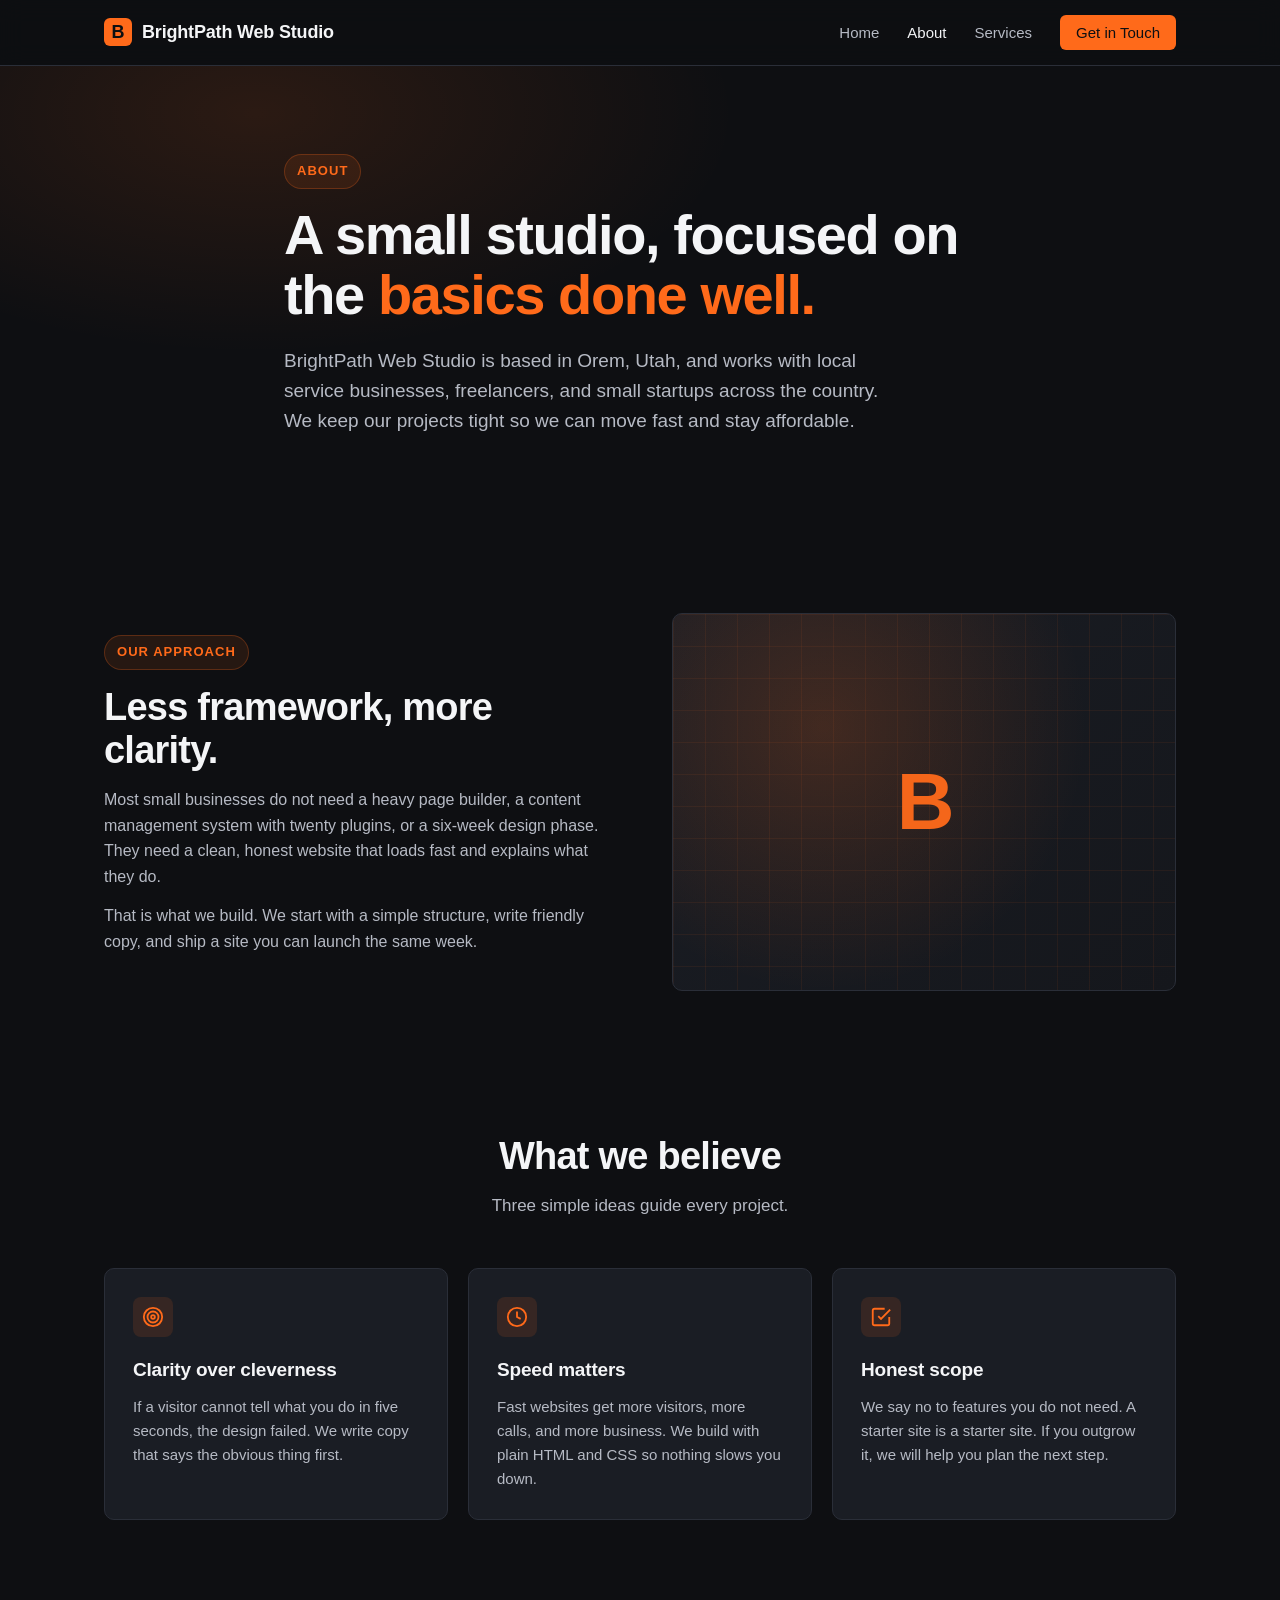
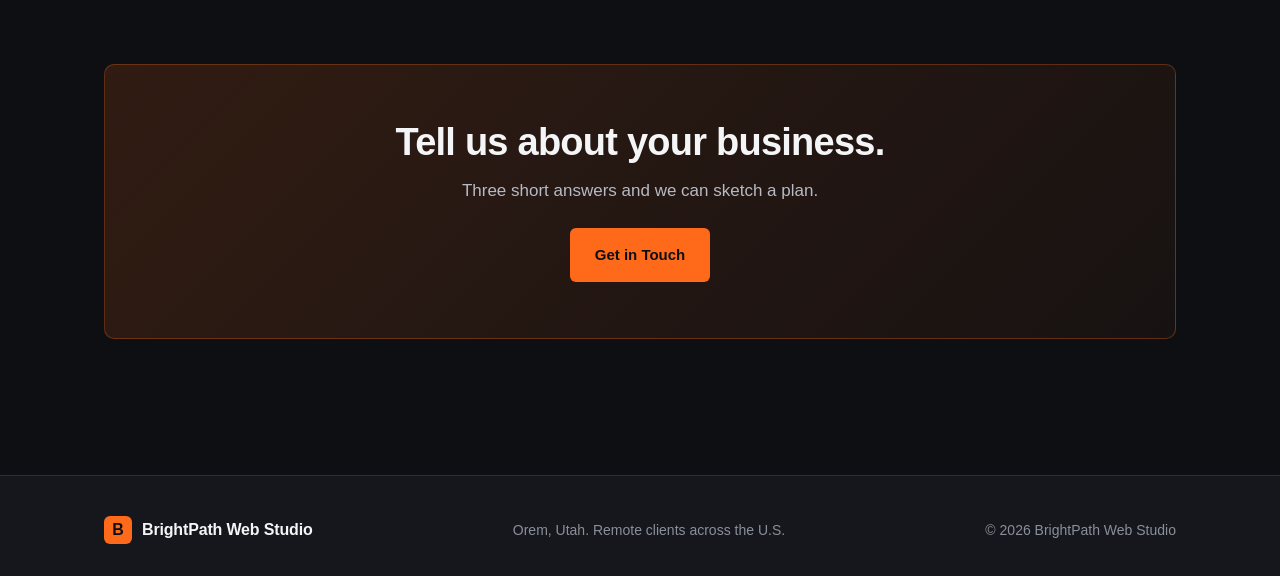
==== about.html @ 6d044ce0 "Initial proof site for BrightPath Web Studio (Tavin)" ====
<!DOCTYPE html>
<html lang="en">
<head>
  <meta charset="UTF-8">
  <meta name="viewport" content="width=device-width, initial-scale=1.0">
  <title>About | BrightPath Web Studio</title>
  <meta name="description" content="BrightPath Web Studio is a small web design studio in Orem, Utah, building straightforward starter websites for small businesses across the U.S.">
  <link rel="stylesheet" href="css/base.css">
</head>
<body>

  <header class="site-header">
    <nav class="nav">
      <a href="index.html" class="brand">
        <span class="brand-mark">B</span>
        <span>BrightPath Web Studio</span>
      </a>
      <button class="nav-toggle" aria-label="Menu">
        <svg width="22" height="22" viewBox="0 0 24 24" fill="none" stroke="currentColor" stroke-width="2"><line x1="3" y1="6" x2="21" y2="6"/><line x1="3" y1="12" x2="21" y2="12"/><line x1="3" y1="18" x2="21" y2="18"/></svg>
      </button>
      <ul class="nav-links">
        <li><a href="index.html">Home</a></li>
        <li><a href="about.html">About</a></li>
        <li><a href="services.html">Services</a></li>
        <li><a href="contact.html" class="nav-cta">Get in Touch</a></li>
      </ul>
    </nav>
  </header>

  <main>
    <section class="hero">
      <div class="container hero-content">
        <span class="eyebrow">About</span>
        <h1>A small studio, focused on the <span class="accent">basics done well.</span></h1>
        <p class="lead">BrightPath Web Studio is based in Orem, Utah, and works with local service businesses, freelancers, and small startups across the country. We keep our projects tight so we can move fast and stay affordable.</p>
      </div>
    </section>

    <section>
      <div class="container two-col">
        <div class="stack">
          <span class="eyebrow">Our Approach</span>
          <h2>Less framework, more clarity.</h2>
          <p>Most small businesses do not need a heavy page builder, a content management system with twenty plugins, or a six-week design phase. They need a clean, honest website that loads fast and explains what they do.</p>
          <p>That is what we build. We start with a simple structure, write friendly copy, and ship a site you can launch the same week.</p>
        </div>
        <div class="visual">
          <div class="visual-grid"></div>
          <span class="visual-blob">B</span>
        </div>
      </div>
    </section>

    <section>
      <div class="container">
        <div class="section-head">
          <h2>What we believe</h2>
          <p>Three simple ideas guide every project.</p>
        </div>
        <div class="grid">
          <div class="card">
            <div class="icon">
              <svg width="22" height="22" viewBox="0 0 24 24" fill="none" stroke="currentColor" stroke-width="2"><circle cx="12" cy="12" r="10"/><circle cx="12" cy="12" r="6"/><circle cx="12" cy="12" r="2"/></svg>
            </div>
            <h3>Clarity over cleverness</h3>
            <p>If a visitor cannot tell what you do in five seconds, the design failed. We write copy that says the obvious thing first.</p>
          </div>
          <div class="card">
            <div class="icon">
              <svg width="22" height="22" viewBox="0 0 24 24" fill="none" stroke="currentColor" stroke-width="2"><circle cx="12" cy="12" r="10"/><polyline points="12 6 12 12 16 14"/></svg>
            </div>
            <h3>Speed matters</h3>
            <p>Fast websites get more visitors, more calls, and more business. We build with plain HTML and CSS so nothing slows you down.</p>
          </div>
          <div class="card">
            <div class="icon">
              <svg width="22" height="22" viewBox="0 0 24 24" fill="none" stroke="currentColor" stroke-width="2"><path d="M9 11l3 3L22 4"/><path d="M21 12v7a2 2 0 0 1-2 2H5a2 2 0 0 1-2-2V5a2 2 0 0 1 2-2h11"/></svg>
            </div>
            <h3>Honest scope</h3>
            <p>We say no to features you do not need. A starter site is a starter site. If you outgrow it, we will help you plan the next step.</p>
          </div>
        </div>
      </div>
    </section>

    <section>
      <div class="container">
        <div class="cta-banner">
          <h2>Tell us about your business.</h2>
          <p>Three short answers and we can sketch a plan.</p>
          <a href="contact.html" class="btn btn-primary">Get in Touch</a>
        </div>
      </div>
    </section>
  </main>

  <footer class="site-footer">
    <div class="container footer-content">
      <a href="index.html" class="brand">
        <span class="brand-mark">B</span>
        <span>BrightPath Web Studio</span>
      </a>
      <p>Orem, Utah. Remote clients across the U.S.</p>
      <p>&copy; 2026 BrightPath Web Studio</p>
    </div>
  </footer>

  <script src="js/main.js"></script>
</body>
</html>
---- css/base.css ----
/* BrightPath Web Studio - dark theme, orange accent */
:root {
  --bg: #0e0f12;
  --bg-elev: #15171c;
  --bg-card: #1a1d24;
  --text: #f4f5f7;
  --text-dim: #b6bac4;
  --text-mute: #8a8f9c;
  --accent: #ff6a1a;
  --accent-hover: #ff8a4d;
  --border: #2a2e38;
  --max: 1120px;
  --radius: 10px;
  --radius-sm: 6px;
  --shadow: 0 8px 32px rgba(0,0,0,0.35);
}

* { box-sizing: border-box; margin: 0; padding: 0; }

html { scroll-behavior: smooth; }

body {
  font-family: -apple-system, BlinkMacSystemFont, "Inter", "Segoe UI", Roboto, sans-serif;
  background: var(--bg);
  color: var(--text);
  line-height: 1.6;
  font-size: 16px;
  -webkit-font-smoothing: antialiased;
}

img { max-width: 100%; display: block; }

a { color: var(--accent); text-decoration: none; transition: color .15s ease; }
a:hover { color: var(--accent-hover); }

.container { max-width: var(--max); margin: 0 auto; padding: 0 24px; }

/* Header */
.site-header {
  position: sticky;
  top: 0;
  z-index: 50;
  background: rgba(14,15,18,0.85);
  backdrop-filter: blur(12px);
  border-bottom: 1px solid var(--border);
}
.nav {
  display: flex;
  align-items: center;
  justify-content: space-between;
  padding: 18px 24px;
  max-width: var(--max);
  margin: 0 auto;
}
.brand {
  display: flex;
  align-items: center;
  gap: 10px;
  color: var(--text);
  font-weight: 700;
  font-size: 18px;
  letter-spacing: -0.01em;
}
.brand-mark {
  width: 28px;
  height: 28px;
  background: var(--accent);
  border-radius: 6px;
  display: inline-flex;
  align-items: center;
  justify-content: center;
  color: #0e0f12;
  font-weight: 800;
}
.nav-links {
  display: flex;
  gap: 28px;
  list-style: none;
  align-items: center;
}
.nav-links a {
  color: var(--text-dim);
  font-size: 15px;
  font-weight: 500;
}
.nav-links a:hover, .nav-links a.active { color: var(--text); }
.nav-cta {
  background: var(--accent);
  color: #0e0f12 !important;
  padding: 9px 16px;
  border-radius: var(--radius-sm);
  font-weight: 600;
}
.nav-cta:hover { background: var(--accent-hover); color: #0e0f12 !important; }

.nav-toggle {
  display: none;
  background: none;
  border: 1px solid var(--border);
  color: var(--text);
  padding: 8px;
  border-radius: var(--radius-sm);
  cursor: pointer;
}

/* Hero */
.hero {
  padding: 88px 0 72px;
  position: relative;
  overflow: hidden;
}
.hero::before {
  content: "";
  position: absolute;
  inset: 0;
  background: radial-gradient(800px 400px at 20% 10%, rgba(255,106,26,0.12), transparent 60%);
  pointer-events: none;
}
.hero-content {
  position: relative;
  max-width: 760px;
}
.eyebrow {
  display: inline-block;
  color: var(--accent);
  font-size: 13px;
  font-weight: 600;
  letter-spacing: 0.08em;
  text-transform: uppercase;
  margin-bottom: 16px;
  padding: 6px 12px;
  background: rgba(255,106,26,0.1);
  border: 1px solid rgba(255,106,26,0.25);
  border-radius: 999px;
}
h1 {
  font-size: clamp(36px, 5vw, 56px);
  line-height: 1.08;
  font-weight: 800;
  letter-spacing: -0.025em;
  margin-bottom: 20px;
}
h1 .accent { color: var(--accent); }
.lead {
  font-size: 19px;
  color: var(--text-dim);
  max-width: 620px;
  margin-bottom: 32px;
}

/* Buttons */
.btn {
  display: inline-flex;
  align-items: center;
  gap: 8px;
  padding: 14px 24px;
  font-weight: 600;
  font-size: 15px;
  border-radius: var(--radius-sm);
  border: 1px solid transparent;
  cursor: pointer;
  transition: all .15s ease;
}
.btn-primary {
  background: var(--accent);
  color: #0e0f12;
}
.btn-primary:hover {
  background: var(--accent-hover);
  color: #0e0f12;
  transform: translateY(-1px);
}
.btn-ghost {
  background: transparent;
  color: var(--text);
  border-color: var(--border);
}
.btn-ghost:hover {
  border-color: var(--accent);
  color: var(--accent);
}
.btn-group { display: flex; gap: 12px; flex-wrap: wrap; }

/* Sections */
section { padding: 72px 0; }
.section-head {
  max-width: 640px;
  margin: 0 auto 48px;
  text-align: center;
}
h2 {
  font-size: clamp(28px, 3.5vw, 38px);
  line-height: 1.15;
  letter-spacing: -0.02em;
  font-weight: 800;
  margin-bottom: 14px;
}
h3 {
  font-size: 19px;
  font-weight: 700;
  margin-bottom: 10px;
  letter-spacing: -0.01em;
}
.section-head p { color: var(--text-dim); font-size: 17px; }

/* Feature grid */
.grid {
  display: grid;
  grid-template-columns: repeat(auto-fit, minmax(280px, 1fr));
  gap: 20px;
}
.card {
  background: var(--bg-card);
  border: 1px solid var(--border);
  border-radius: var(--radius);
  padding: 28px;
  transition: border-color .15s ease, transform .15s ease;
}
.card:hover { border-color: rgba(255,106,26,0.45); transform: translateY(-2px); }
.card .icon {
  width: 40px;
  height: 40px;
  background: rgba(255,106,26,0.12);
  border-radius: 8px;
  display: inline-flex;
  align-items: center;
  justify-content: center;
  color: var(--accent);
  margin-bottom: 18px;
}
.card p { color: var(--text-dim); font-size: 15px; }

/* Two-column */
.two-col {
  display: grid;
  grid-template-columns: 1fr 1fr;
  gap: 64px;
  align-items: center;
}
.two-col .stack p { color: var(--text-dim); margin-bottom: 14px; }
.stat-row {
  display: flex;
  gap: 32px;
  margin-top: 28px;
  flex-wrap: wrap;
}
.stat .num {
  display: block;
  font-size: 30px;
  font-weight: 800;
  color: var(--accent);
  letter-spacing: -0.02em;
}
.stat .label { font-size: 13px; color: var(--text-mute); text-transform: uppercase; letter-spacing: 0.06em; }

.visual {
  background: linear-gradient(135deg, #1a1d24 0%, #15171c 100%);
  border: 1px solid var(--border);
  border-radius: var(--radius);
  aspect-ratio: 4/3;
  position: relative;
  overflow: hidden;
}
.visual::before {
  content: "";
  position: absolute;
  inset: 0;
  background: radial-gradient(circle at 30% 30%, rgba(255,106,26,0.18), transparent 60%);
}
.visual-grid {
  position: absolute;
  inset: 0;
  background-image: linear-gradient(rgba(255,106,26,0.07) 1px, transparent 1px), linear-gradient(90deg, rgba(255,106,26,0.07) 1px, transparent 1px);
  background-size: 32px 32px;
}
.visual-blob {
  position: absolute;
  top: 50%;
  left: 50%;
  transform: translate(-50%, -50%);
  font-size: 80px;
  font-weight: 800;
  color: var(--accent);
  letter-spacing: -0.04em;
  opacity: 0.95;
}

/* Pricing-style */
.price-card .price {
  font-size: 32px;
  font-weight: 800;
  color: var(--text);
  margin: 8px 0 4px;
  letter-spacing: -0.02em;
}
.price-card .price small { font-size: 14px; color: var(--text-mute); font-weight: 500; }
.price-card ul { list-style: none; margin-top: 16px; }
.price-card li {
  display: flex;
  align-items: flex-start;
  gap: 10px;
  padding: 6px 0;
  color: var(--text-dim);
  font-size: 15px;
}
.price-card li svg { flex-shrink: 0; margin-top: 3px; }

/* CTA banner */
.cta-banner {
  background: linear-gradient(135deg, rgba(255,106,26,0.15) 0%, rgba(255,106,26,0.04) 100%);
  border: 1px solid rgba(255,106,26,0.3);
  border-radius: var(--radius);
  padding: 56px;
  text-align: center;
}
.cta-banner h2 { margin-bottom: 12px; }
.cta-banner p { color: var(--text-dim); margin-bottom: 24px; font-size: 17px; }

/* Forms */
.form { max-width: 580px; margin: 0 auto; }
.form-row { margin-bottom: 18px; }
.form label {
  display: block;
  font-size: 14px;
  font-weight: 600;
  margin-bottom: 8px;
  color: var(--text);
}
.form input, .form textarea, .form select {
  width: 100%;
  padding: 12px 14px;
  background: var(--bg-card);
  border: 1px solid var(--border);
  color: var(--text);
  border-radius: var(--radius-sm);
  font-family: inherit;
  font-size: 15px;
  transition: border-color .15s ease;
}
.form input:focus, .form textarea:focus, .form select:focus {
  outline: none;
  border-color: var(--accent);
}
.form textarea { resize: vertical; min-height: 120px; }
.form-note {
  background: var(--bg-card);
  border: 1px solid var(--border);
  border-left: 3px solid var(--accent);
  padding: 14px 16px;
  border-radius: var(--radius-sm);
  font-size: 14px;
  color: var(--text-dim);
  margin-top: 16px;
}
.success-msg {
  display: none;
  background: rgba(50,200,120,0.1);
  border: 1px solid rgba(50,200,120,0.4);
  color: #5fe39a;
  padding: 14px 18px;
  border-radius: var(--radius-sm);
  margin-top: 16px;
}
.success-msg.show { display: block; }

/* Contact info */
.contact-info {
  display: grid;
  grid-template-columns: repeat(auto-fit, minmax(220px, 1fr));
  gap: 20px;
  margin-bottom: 48px;
}
.contact-info .card { text-align: center; }
.contact-info .card a { color: var(--text); font-weight: 500; }

/* Footer */
.site-footer {
  border-top: 1px solid var(--border);
  padding: 40px 0 32px;
  margin-top: 64px;
  background: var(--bg-elev);
}
.footer-content {
  display: flex;
  justify-content: space-between;
  align-items: center;
  flex-wrap: wrap;
  gap: 16px;
}
.footer-content p { color: var(--text-mute); font-size: 14px; }
.footer-content .brand { font-size: 16px; }

/* Mobile */
@media (max-width: 760px) {
  .nav-links {
    display: none;
    position: absolute;
    top: 100%;
    left: 0;
    right: 0;
    background: var(--bg-elev);
    flex-direction: column;
    padding: 16px 24px;
    border-bottom: 1px solid var(--border);
    gap: 14px;
    align-items: flex-start;
  }
  .nav-links.open { display: flex; }
  .nav-toggle { display: block; }
  .two-col { grid-template-columns: 1fr; gap: 36px; }
  .cta-banner { padding: 36px 24px; }
  section { padding: 56px 0; }
  .hero { padding: 56px 0 48px; }
}
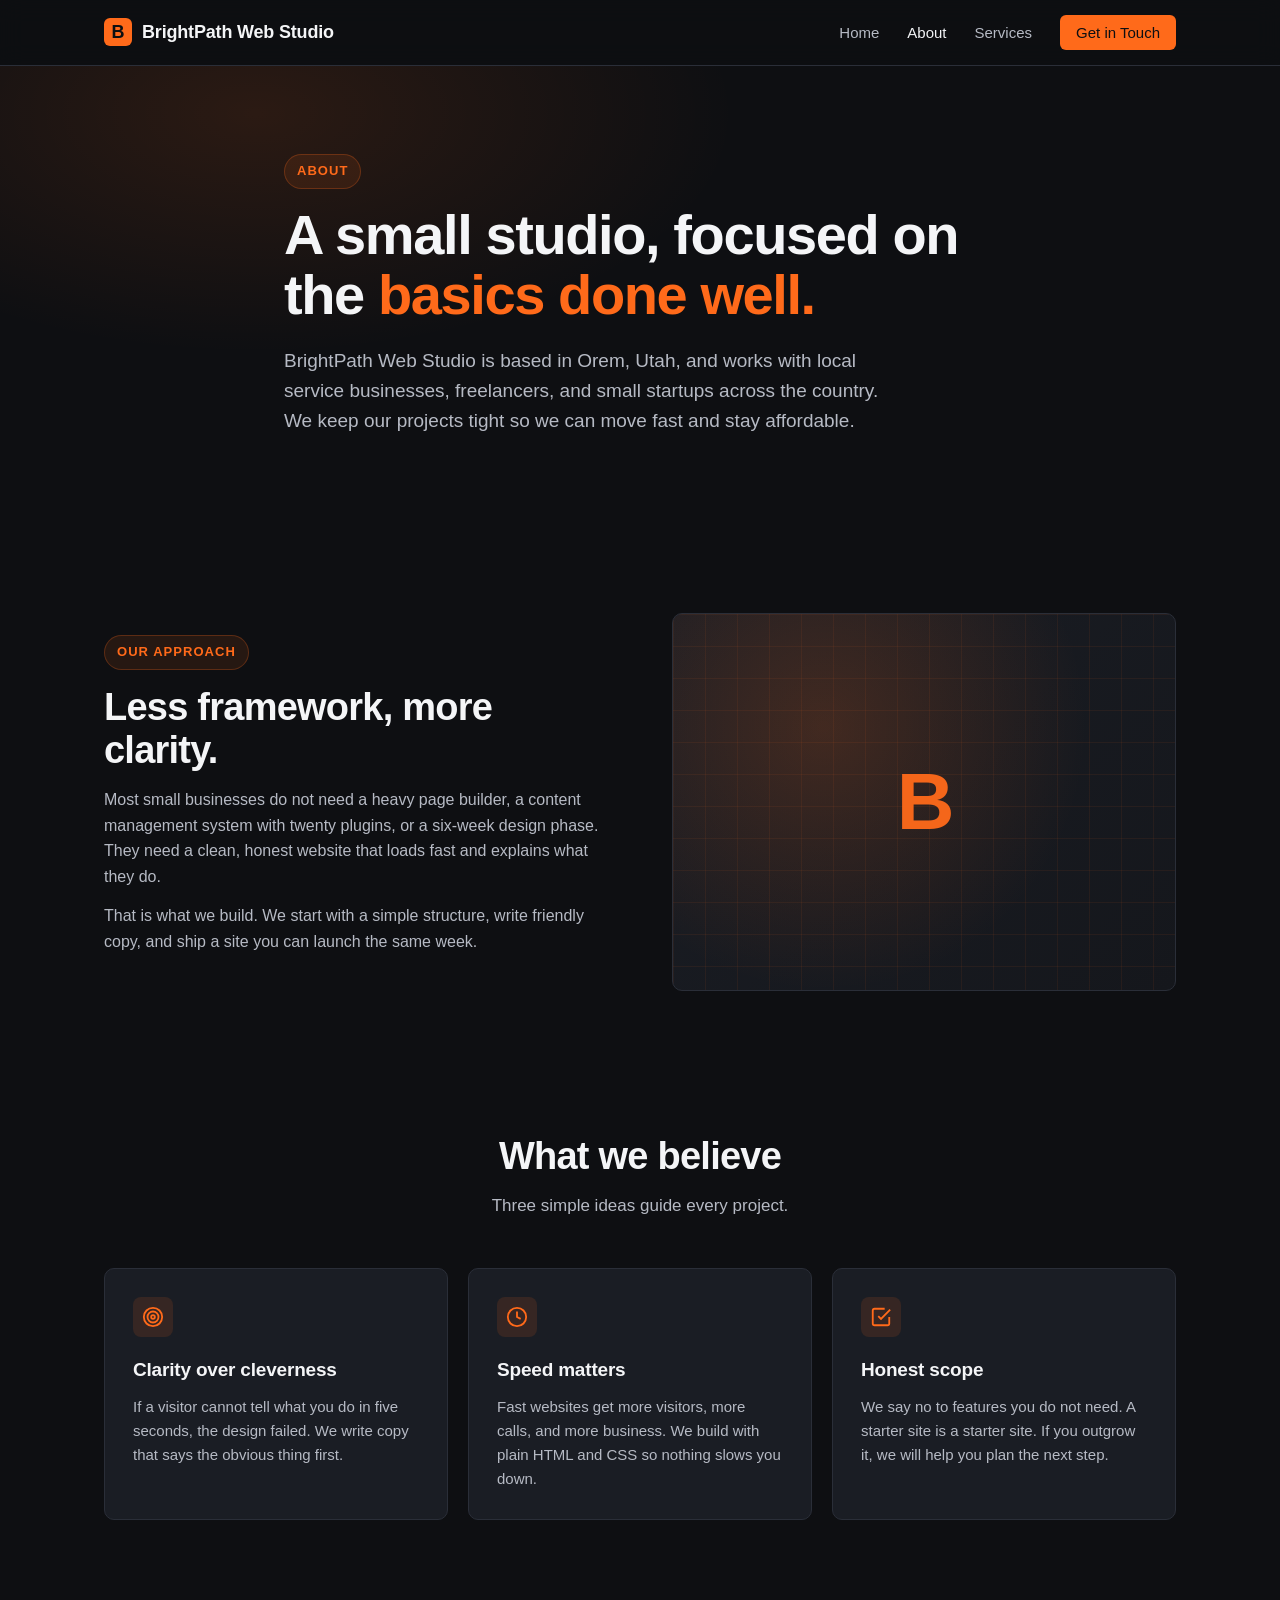
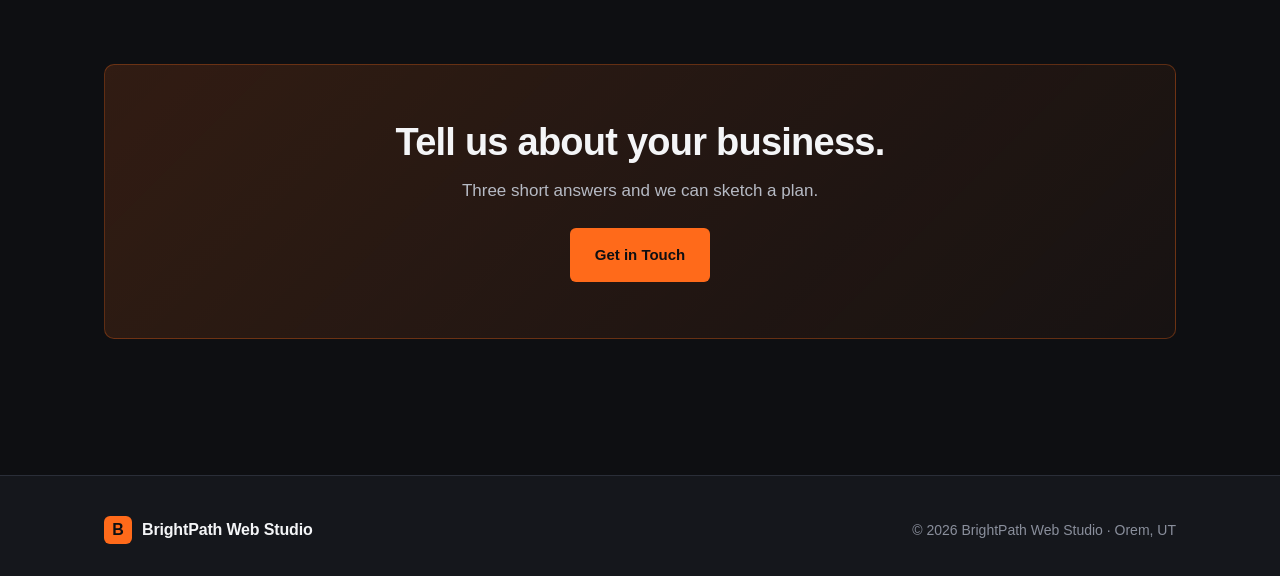
==== commit deeb6987: "OEDIT: update the footer to "© 2026 BrightPath Web Studio · Orem, U" ====
--- a/about.html
+++ b/about.html
@@ -100,11 +100,10 @@
         <span class="brand-mark">B</span>
         <span>BrightPath Web Studio</span>
       </a>
-      <p>Orem, Utah. Remote clients across the U.S.</p>
-      <p>&copy; 2026 BrightPath Web Studio</p>
+      <p>© 2026 BrightPath Web Studio · Orem, UT</p>
     </div>
   </footer>
 
   <script src="js/main.js"></script>
 </body>
-</html>
+</html>
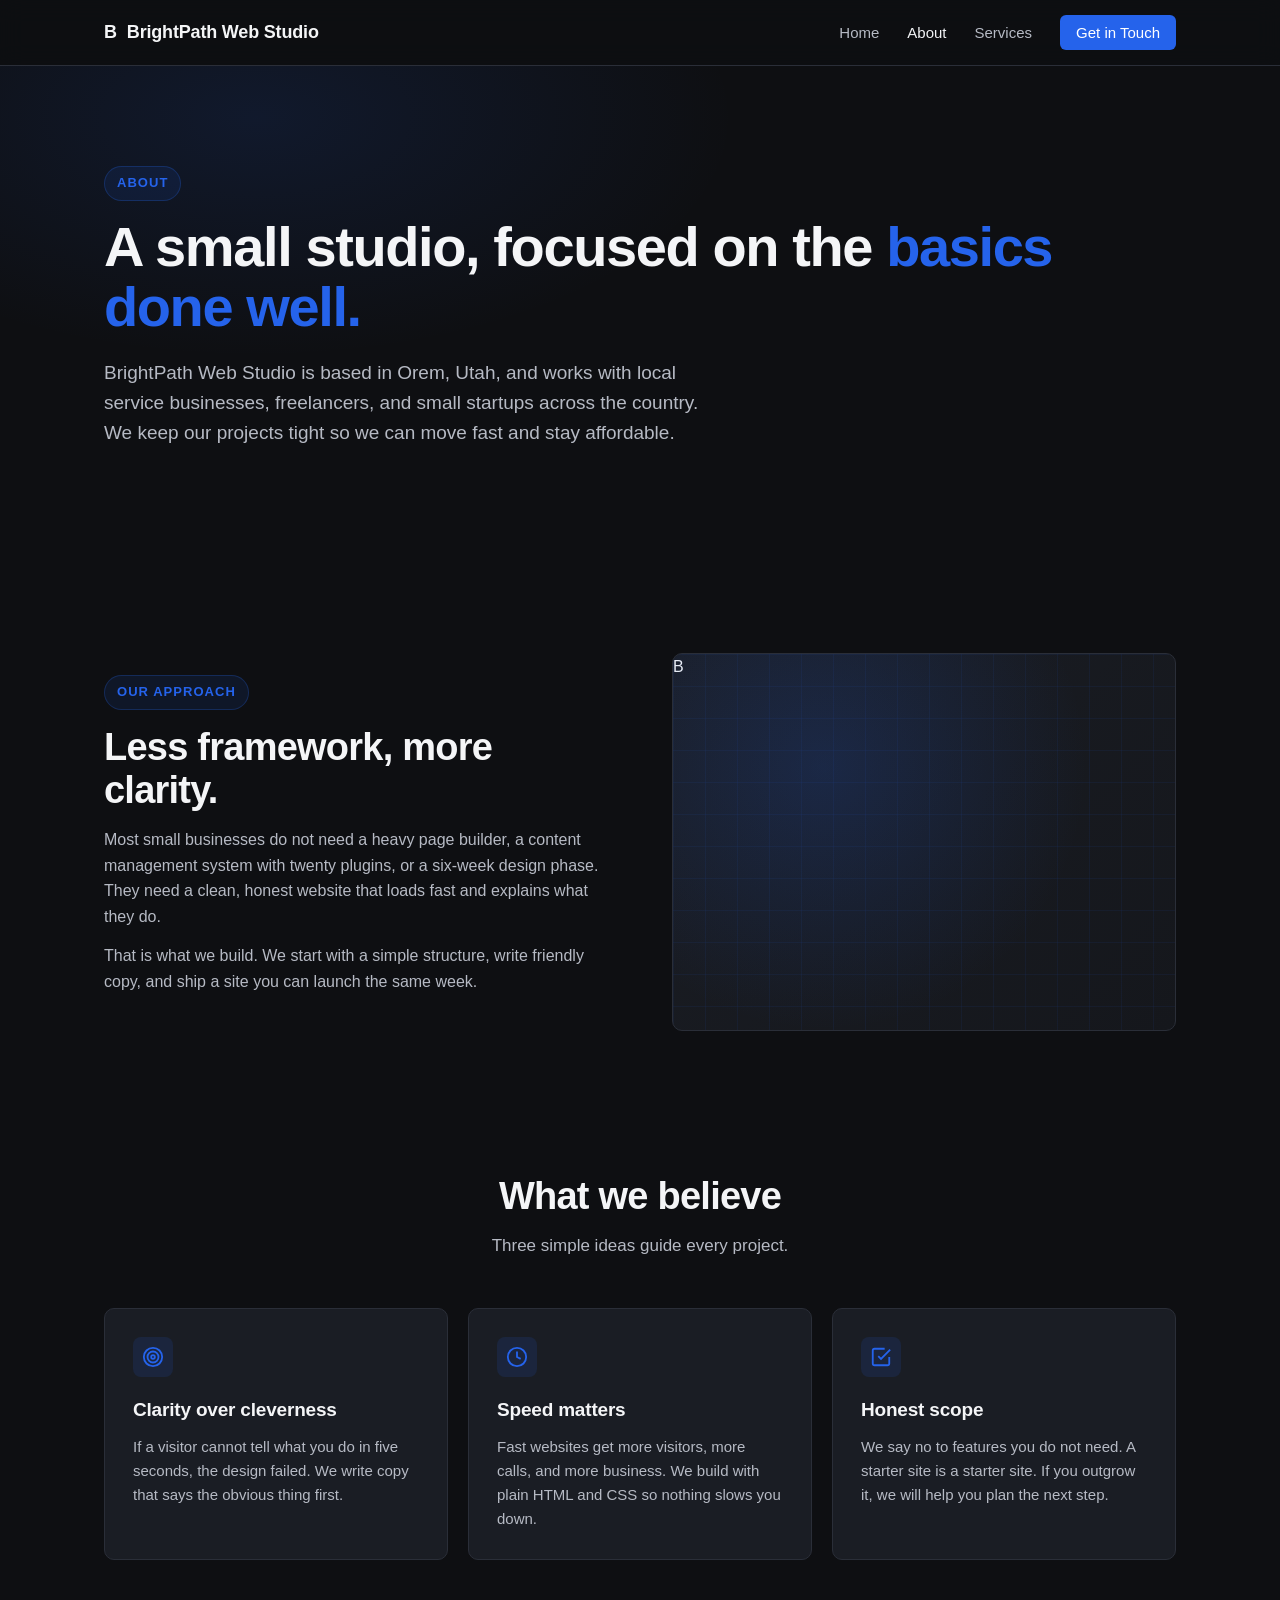
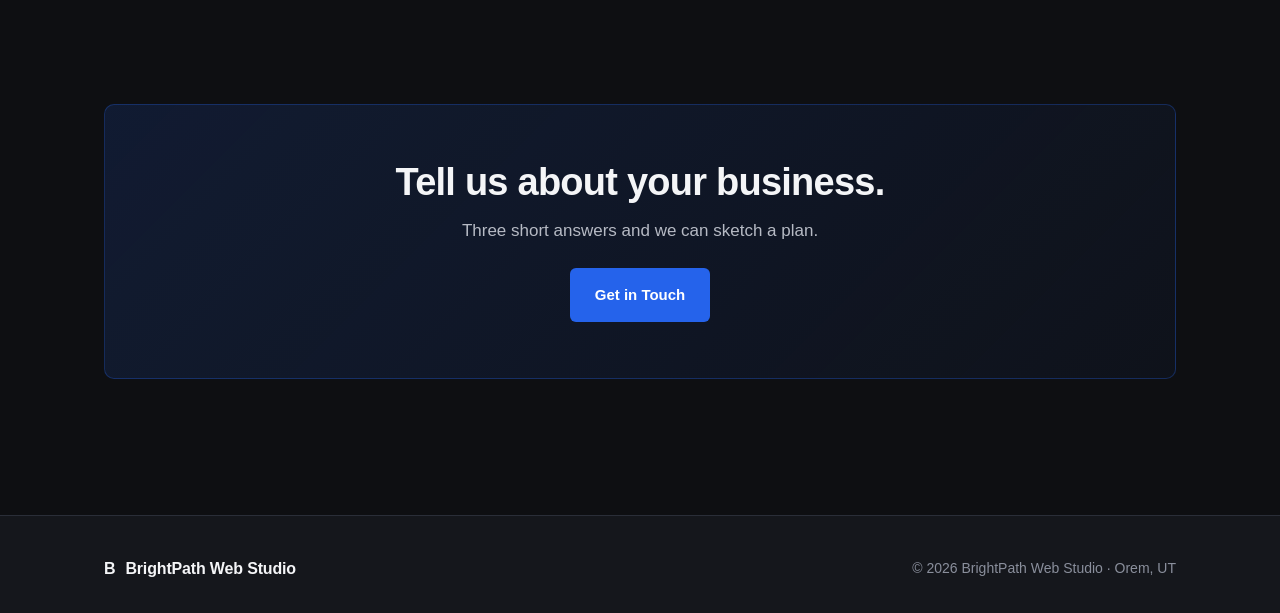
==== commit 36d68f21: "OEDIT: add a Google site verification meta tag: <meta ...>" ====
--- a/about.html
+++ b/about.html
@@ -5,6 +5,7 @@
   <meta name="viewport" content="width=device-width, initial-scale=1.0">
   <title>About | BrightPath Web Studio</title>
   <meta name="description" content="BrightPath Web Studio is a small web design studio in Orem, Utah, building straightforward starter websites for small businesses across the U.S.">
+  <meta name="google-site-verification" content="google-site-verification-token">
   <link rel="stylesheet" href="css/base.css">
 </head>
 <body>
--- a/css/base.css
+++ b/css/base.css
@@ -1,4 +1,4 @@
-/* BrightPath Web Studio - dark theme, orange accent */
+/* BrightPath Web Studio - dark theme, deep blue accent */
 :root {
   --bg: #0e0f12;
   --bg-elev: #15171c;
@@ -6,8 +6,8 @@
   --text: #f4f5f7;
   --text-dim: #b6bac4;
   --text-mute: #8a8f9c;
-  --accent: #ff6a1a;
-  --accent-hover: #ff8a4d;
+  --accent: #2563eb;
+  --accent-hover: #3b82f6;
   --border: #2a2e38;
   --max: 1120px;
   --radius: 10px;
@@ -61,16 +61,11 @@
   font-size: 18px;
   letter-spacing: -0.01em;
 }
-.brand-mark {
+.brand-logo {
   width: 28px;
   height: 28px;
-  background: var(--accent);
-  border-radius: 6px;
-  display: inline-flex;
-  align-items: center;
-  justify-content: center;
-  color: #0e0f12;
-  font-weight: 800;
+  object-fit: contain;
+  border-radius: 4px;
 }
 .nav-links {
   display: flex;
@@ -86,12 +81,12 @@
 .nav-links a:hover, .nav-links a.active { color: var(--text); }
 .nav-cta {
   background: var(--accent);
-  color: #0e0f12 !important;
+  color: #ffffff !important;
   padding: 9px 16px;
   border-radius: var(--radius-sm);
   font-weight: 600;
 }
-.nav-cta:hover { background: var(--accent-hover); color: #0e0f12 !important; }
+.nav-cta:hover { background: var(--accent-hover); color: #ffffff !important; }
 
 .nav-toggle {
   display: none;
@@ -105,7 +100,7 @@
 
 /* Hero */
 .hero {
-  padding: 88px 0 72px;
+  padding: 100px 0 100px;
   position: relative;
   overflow: hidden;
 }
@@ -113,12 +108,29 @@
   content: "";
   position: absolute;
   inset: 0;
-  background: radial-gradient(800px 400px at 20% 10%, rgba(255,106,26,0.12), transparent 60%);
+  background: radial-gradient(800px 400px at 20% 10%, rgba(37,99,235,0.12), transparent 60%);
   pointer-events: none;
 }
 .hero-content {
   position: relative;
-  max-width: 760px;
+  z-index: 2;
+}
+.hero-visual {
+  display: flex;
+  align-items: center;
+  justify-content: flex-end;
+  position: relative;
+}
+.hero-img {
+  width: 100%;
+  height: auto;
+  max-width: 500px;
+  filter: drop-shadow(0 20px 40px rgba(0,0,0,0.4));
+  animation: float 6s ease-in-out infinite;
+}
+@keyframes float {
+  0%, 100% { transform: translateY(0); }
+  50% { transform: translateY(-20px); }
 }
 .eyebrow {
   display: inline-block;
@@ -129,8 +141,8 @@
   text-transform: uppercase;
   margin-bottom: 16px;
   padding: 6px 12px;
-  background: rgba(255,106,26,0.1);
-  border: 1px solid rgba(255,106,26,0.25);
+  background: rgba(37,99,235,0.1);
+  border: 1px solid rgba(37,99,235,0.25);
   border-radius: 999px;
 }
 h1 {
@@ -163,11 +175,11 @@
 }
 .btn-primary {
   background: var(--accent);
-  color: #0e0f12;
+  color: #ffffff;
 }
 .btn-primary:hover {
   background: var(--accent-hover);
-  color: #0e0f12;
+  color: #ffffff;
   transform: translateY(-1px);
 }
 .btn-ghost {
@@ -216,11 +228,11 @@
   padding: 28px;
   transition: border-color .15s ease, transform .15s ease;
 }
-.card:hover { border-color: rgba(255,106,26,0.45); transform: translateY(-2px); }
+.card:hover { border-color: rgba(37,99,235,0.45); transform: translateY(-2px); }
 .card .icon {
   width: 40px;
   height: 40px;
-  background: rgba(255,106,26,0.12);
+  background: rgba(37,99,235,0.12);
   border-radius: 8px;
   display: inline-flex;
   align-items: center;
@@ -265,24 +277,22 @@
   content: "";
   position: absolute;
   inset: 0;
-  background: radial-gradient(circle at 30% 30%, rgba(255,106,26,0.18), transparent 60%);
+  background: radial-gradient(circle at 30% 30%, rgba(37,99,235,0.18), transparent 60%);
 }
 .visual-grid {
   position: absolute;
   inset: 0;
-  background-image: linear-gradient(rgba(255,106,26,0.07) 1px, transparent 1px), linear-gradient(90deg, rgba(255,106,26,0.07) 1px, transparent 1px);
+  background-image: linear-gradient(rgba(37,99,235,0.07) 1px, transparent 1px), linear-gradient(90deg, rgba(37,99,235,0.07) 1px, transparent 1px);
   background-size: 32px 32px;
 }
-.visual-blob {
+.visual-blob-img {
   position: absolute;
   top: 50%;
   left: 50%;
   transform: translate(-50%, -50%);
-  font-size: 80px;
-  font-weight: 800;
-  color: var(--accent);
-  letter-spacing: -0.04em;
-  opacity: 0.95;
+  width: 48px;
+  height: auto;
+  opacity: 0.8;
 }
 
 /* Pricing-style */
@@ -307,8 +317,8 @@
 
 /* CTA banner */
 .cta-banner {
-  background: linear-gradient(135deg, rgba(255,106,26,0.15) 0%, rgba(255,106,26,0.04) 100%);
-  border: 1px solid rgba(255,106,26,0.3);
+  background: linear-gradient(135deg, rgba(37,99,235,0.15) 0%, rgba(37,99,235,0.04) 100%);
+  border: 1px solid rgba(37,99,235,0.3);
   border-radius: var(--radius);
   padding: 56px;
   text-align: center;
@@ -408,7 +418,24 @@
   .nav-links.open { display: flex; }
   .nav-toggle { display: block; }
   .two-col { grid-template-columns: 1fr; gap: 36px; }
+  .hero-visual {
+    justify-content: center;
+    order: -1;
+  }
+  .hero-img {
+    max-width: 300px;
+  }
+  .hero {
+    text-align: center;
+    padding: 60px 0 48px;
+  }
+  .lead {
+    margin-left: auto;
+    margin-right: auto;
+  }
+  .btn-group {
+    justify-content: center;
+  }
   .cta-banner { padding: 36px 24px; }
   section { padding: 56px 0; }
-  .hero { padding: 56px 0 48px; }
-}
+}
